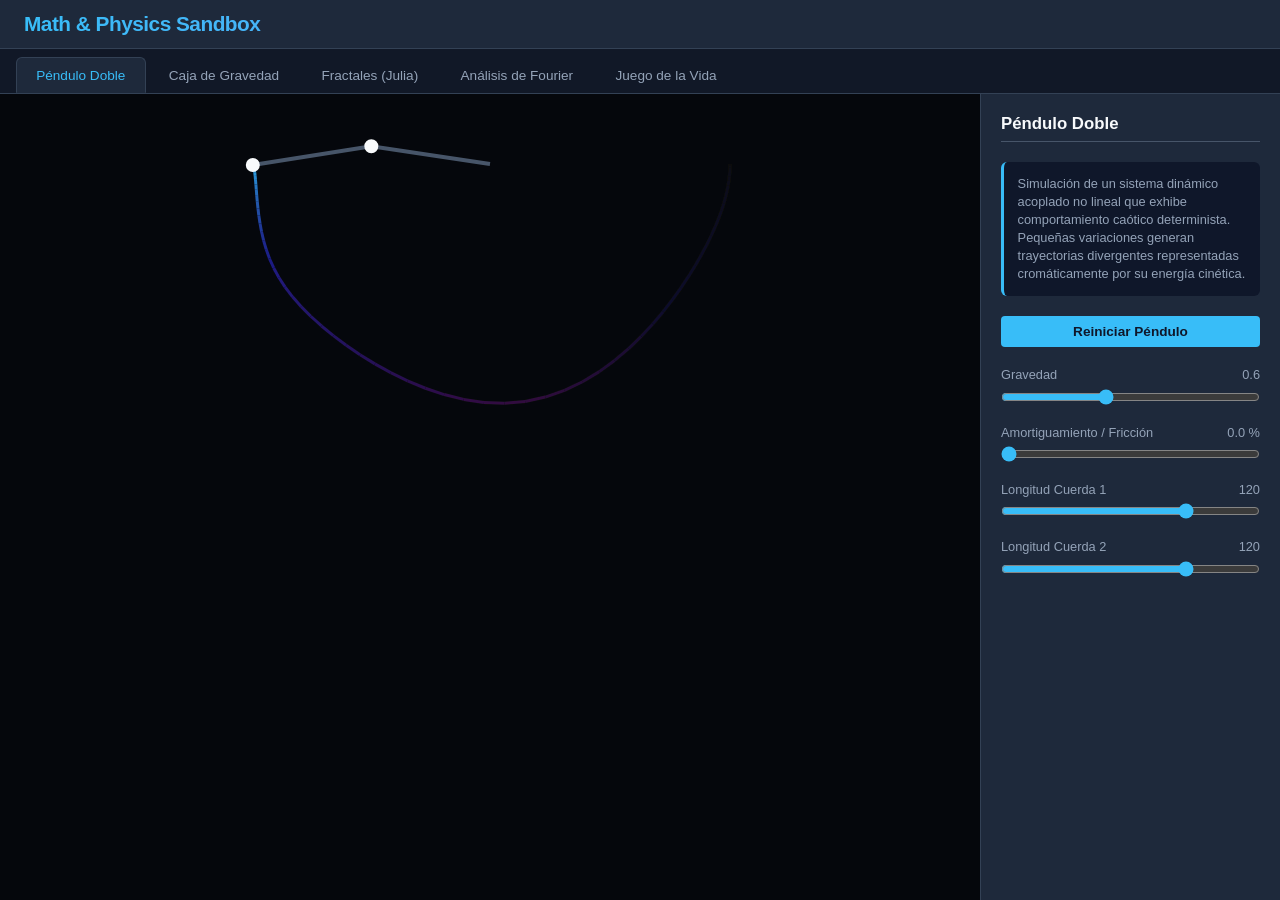
==== PhysioMath.html @ e52cab2d "Add files via upload" ====
<!DOCTYPE html>
<html lang="es">
<head>
    <meta charset="UTF-8">
    <meta name="viewport" content="width=device-width, initial-scale=1.0">
    <title>Math & Physics Sandbox - Perfect Equilibrium</title>
    <style>
        :root {
            --bg-primary: #0f172a;
            --bg-secondary: #1e293b;
            --accent: #38bdf8;
            --accent-hover: #7dd3fc;
            --text-main: #f8fafc;
            --text-muted: #94a3b8;
        }

        * {
            box-sizing: border-box;
            margin: 0;
            padding: 0;
            font-family: 'Segoe UI', Tahoma, Geneva, Verdana, sans-serif;
        }

        html, body {
            width: 100%;
            height: 100%;
            background-color: var(--bg-primary);
            color: var(--text-main);
            overflow: hidden;
        }

        body {
            display: flex;
            flex-direction: column;
        }

        header {
            background-color: var(--bg-secondary);
            padding: 0.75rem 1.5rem;
            border-bottom: 1px solid #334155;
            flex-shrink: 0;
        }

        h1 {
            font-size: 1.3rem;
            font-weight: 600;
            letter-spacing: -0.5px;
            background: linear-gradient(to right, #38bdf8, #818cf8);
            -webkit-background-clip: text;
            -webkit-text-fill-color: transparent;
        }

        .tabs-container {
            display: flex;
            background-color: #111827;
            padding: 0.5rem 1rem 0 1rem;
            border-bottom: 1px solid #334155;
            gap: 0.25rem;
            flex-shrink: 0;
        }

        .tab-btn {
            background: none;
            border: none;
            color: var(--text-muted);
            padding: 0.6rem 1.2rem;
            font-size: 0.85rem;
            font-weight: 500;
            cursor: pointer;
            border-radius: 6px 6px 0 0;
            transition: all 0.2s ease;
        }

        .tab-btn:hover {
            color: var(--text-main);
            background-color: rgba(255, 255, 255, 0.05);
        }

        .tab-btn.active {
            color: var(--accent);
            background-color: var(--bg-secondary);
            border: 1px solid #334155;
            border-bottom: 1px solid var(--bg-secondary);
            position: relative;
        }

        .main-content {
            flex: 1;
            display: flex;
            position: relative;
            min-height: 0;
        }

        .view-panel {
            display: none;
            width: 100%;
            height: 100%;
        }

        .view-panel.active {
            display: flex;
        }

        .canvas-container {
            flex: 1;
            position: relative;
            background-color: #05070c;
            overflow: hidden;
        }

        canvas {
            position: absolute;
            top: 0;
            left: 0;
            width: 100%;
            height: 100%;
            display: block;
        }

        .controls-sidebar {
            width: 300px;
            border-left: 1px solid #334155;
            padding: 1.25rem;
            display: flex;
            flex-direction: column;
            gap: 1.25rem;
            overflow-y: auto;
            background-color: #1e293b;
            flex-shrink: 0;
        }

        .controls-sidebar h3 {
            font-size: 1.05rem;
            color: var(--text-main);
            border-bottom: 1px solid #475569;
            padding-bottom: 0.4rem;
        }

        .control-group {
            display: flex;
            flex-direction: column;
            gap: 0.4rem;
        }

        .control-group label {
            font-size: 0.8rem;
            color: var(--text-muted);
            display: flex;
            justify-content: space-between;
        }

        .control-group input[type="range"] {
            width: 100%;
            accent-color: var(--accent);
            cursor: pointer;
        }

        .btn {
            background-color: var(--accent);
            color: #0f172a;
            border: none;
            padding: 0.5rem 1rem;
            font-weight: 600;
            font-size: 0.85rem;
            border-radius: 4px;
            cursor: pointer;
            transition: background 0.2s;
        }

        .btn:hover {
            background-color: var(--accent-hover);
        }

        .info-box {
            font-size: 0.8rem;
            line-height: 1.4;
            color: var(--text-muted);
            background-color: #0f172a;
            padding: 0.85rem;
            border-radius: 6px;
            border-left: 3px solid var(--accent);
        }
    </style>
</head>
<body>

    <header>
        <h1>Math & Physics Sandbox</h1>
    </header>

    <div class="tabs-container">
        <button class="tab-btn active" onclick="switchTab('pendulo')">Péndulo Doble</button>
        <button class="tab-btn" onclick="switchTab('colisiones')">Caja de Gravedad</button>
        <button class="tab-btn" onclick="switchTab('fractales')">Fractales (Julia)</button>
        <button class="tab-btn" onclick="switchTab('trigo')">Análisis de Fourier</button>
        <button class="tab-btn" onclick="switchTab('vida')">Juego de la Vida</button>
    </div>

    <div class="main-content">

        <!-- 1. PÉNDULO DOBLE -->
        <div id="panel-pendulo" class="view-panel active">
            <div class="canvas-container">
                <canvas id="canvas-pendulo"></canvas>
            </div>
            <div class="controls-sidebar">
                <h3>Péndulo Doble</h3>
                <p class="info-box">Simulación de un sistema dinámico acoplado no lineal que exhibe comportamiento caótico determinista. Pequeñas variaciones generan trayectorias divergentes representadas cromáticamente por su energía cinética.</p>
                <div class="control-group">
                    <button class="btn" onclick="initPendulo()">Reiniciar Péndulo</button>
                </div>
                <div class="control-group">
                    <label>Gravedad <span id="val-g-pen">0.6</span></label>
                    <input type="range" id="param-g-pen" min="0" max="15" step="1" value="6" oninput="updatePenduloParams()">
                </div>
                <div class="control-group">
                    <label>Amortiguamiento / Fricción <span id="val-f-pen">0.0 %</span></label>
                    <input type="range" id="param-f-pen" min="0" max="100" step="1" value="0" oninput="updatePenduloParams()">
                </div>
                <div class="control-group">
                    <label>Longitud Cuerda 1 <span id="val-l1">120</span></label>
                    <input type="range" id="param-l1" min="40" max="150" value="120" oninput="updatePenduloParams()">
                </div>
                <div class="control-group">
                    <label>Longitud Cuerda 2 <span id="val-l2">120</span></label>
                    <input type="range" id="param-l2" min="40" max="150" value="120" oninput="updatePenduloParams()">
                </div>
            </div>
        </div>

        <!-- 2. CAJA DE GRAVEDAD -->
        <div id="panel-colisiones" class="view-panel">
            <div class="canvas-container">
                <canvas id="canvas-colisiones"></canvas>
            </div>
            <div class="controls-sidebar">
                <h3>Caja de Gravedad</h3>
                <p class="info-box">Simulación cinemática macroscópica de partículas moleculares en un entorno cerrado. Ilustra la conservación del momento lineal y el intercambio energético elástico macro-celular tras colisiones directas.</p>
                <div class="control-group">
                    <label>Gravedad <span id="val-g">0</span></label>
                    <input type="range" id="param-g" min="0" max="20" step="1" value="0" oninput="updateColisionesParams()">
                </div>
                <div class="control-group">
                    <label>Viscosidad del Medio <span id="val-visc">0 %</span></label>
                    <input type="range" id="param-visc" min="0" max="100" step="1" value="0" oninput="updateColisionesParams()">
                </div>
                <button class="btn" onclick="resetParticles()">Esparcir Partículas</button>
            </div>
        </div>

        <!-- 3. FRACTALES -->
        <div id="panel-fractales" class="view-panel">
            <div class="canvas-container">
                <canvas id="canvas-fractales"></canvas>
            </div>
            <div class="controls-sidebar">
                <h3>Fractales (Julia)</h3>
                <p class="info-box">Representación en el plano complejo de la frontera geométrica de funciones polinómicas iterativas. Arrastra el lienzo para explorar las coordenadas o usa el scroll para profundizar infinito en sus patrones autorreferenciales.</p>
                <div class="control-group">
                    <label>Modificador Constante C</label>
                    <input type="range" id="param-julia" min="-100" max="100" value="0" oninput="renderJulia()">
                </div>
                <button class="btn" onclick="resetJuliaCamera()">Resetear Cámara</button>
            </div>
        </div>

        <!-- 4. TRIGONOMETRÍA / FOURIER -->
        <div id="panel-trigo" class="view-panel">
            <div class="canvas-container">
                <canvas id="canvas-trigo"></canvas>
            </div>
            <div class="controls-sidebar">
                <h3>Análisis de Fourier</h3>
                <p class="info-box">Demostración geométrica de las series armónicas de Fourier. Superpone múltiples funciones trigonométricas circulares puras (epiciclos) sobre un vector rotatorio fundamental para generar y modelar una señal de onda compleja.</p>
                <div class="control-group">
                    <label>Número de Armónicos <span id="val-harmonics">3</span></label>
                    <input type="range" id="param-harmonics" min="1" max="7" value="3" oninput="updateTrigoParams()">
                </div>
                <div class="control-group">
                    <label>Velocidad de Rotación <span id="val-w">2</span></label>
                    <input type="range" id="param-w" min="1" max="10" value="2" oninput="updateTrigoParams()">
                </div>
            </div>
        </div>

        <!-- 5. JUEGO DE LA VIDA -->
        <div id="panel-vida" class="view-panel">
            <div class="canvas-container">
                <canvas id="canvas-vida"></canvas>
            </div>
            <div class="controls-sidebar">
                <h3>Juego de la Vida</h3>
                <p class="info-box">Autómata celular gobernado por leyes de densidad de vecindad biológica. Si el ecosistema colapsa o se estabiliza de forma inerte, puedes hacer clic y arrastrar el ratón sobre el lienzo para sembrar nuevas agrupaciones de células vivas.</p>
                <div class="control-group" style="flex-direction: row; gap: 0.5rem;">
                    <button class="btn" id="btn-play-vida" onclick="toggleVida()" style="flex: 1;">Pausar</button>
                    <button class="btn" onclick="clearVida()" style="background-color: #475569; color: white; flex: 1;">Limpiar</button>
                </div>
                <div class="control-group">
                    <label>Velocidad de Evolución</label>
                    <input type="range" id="param-speed-vida" min="1" max="25" value="12">
                </div>
            </div>
        </div>

    </div>

    <script>
        let currentTab = 'pendulo';
        let animationFrameIds = {};
        const canvases = {
            pendulo: document.getElementById('canvas-pendulo'),
            colisiones: document.getElementById('canvas-colisiones'),
            fractales: document.getElementById('canvas-fractales'),
            trigo: document.getElementById('canvas-trigo'),
            vida: document.getElementById('canvas-vida')
        };

        const resizeObserver = new ResizeObserver(entries => {
            for (let entry of entries) {
                const canvas = entry.target.querySelector('canvas');
                if (canvas) {
                    canvas.width = entry.contentRect.width;
                    canvas.height = entry.contentRect.height;
                    
                    if (currentTab === 'pendulo' && pData) initPendulo();
                    if (currentTab === 'fractales') renderJulia();
                    if (currentTab === 'trigo') initTrigo();
                    if (currentTab === 'vida') syncVidaDimensions();
                }
            }
        });

        document.querySelectorAll('.canvas-container').forEach(container => {
            resizeObserver.observe(container);
        });

        function switchTab(tabId) {
            cancelAnimationFrame(animationFrameIds[currentTab]);
            document.querySelectorAll('.tab-btn').forEach(btn => btn.classList.remove('active'));
            if(event && event.target.classList) event.target.classList.add('active');

            document.querySelectorAll('.view-panel').forEach(panel => panel.classList.remove('active'));
            document.getElementById(`panel-${tabId}`).classList.add('active');

            currentTab = tabId;
            
            const activeContainer = document.querySelector(`#panel-${tabId} .canvas-container`);
            canvases[tabId].width = activeContainer.clientWidth;
            canvases[tabId].height = activeContainer.clientHeight;

            if(tabId === 'pendulo') initPendulo();
            if(tabId === 'colisiones') resetParticles();
            if(tabId === 'fractales') renderJulia();
            if(tabId === 'trigo') initTrigo();
            if(tabId === 'vida') initVida();
        }

        // --- 1. PÉNDULO DOBLE ---
        const ctxPen = canvases.pendulo.getContext('2d');
        let pData = null;

        function initPendulo() {
            const w = canvases.pendulo.width;
            const h = canvases.pendulo.height;
            pData = {
                r1: parseInt(document.getElementById('param-l1').value),
                r2: parseInt(document.getElementById('param-l2').value),
                m1: 20, m2: 20,
                a1: Math.PI / 2, a2: Math.PI / 2,
                a1_v: 0.0, a2_v: 0.0,
                g: parseInt(document.getElementById('param-g-pen').value) / 10,
                damping: 1 - (parseInt(document.getElementById('param-f-pen').value) / 2000), 
                cx: w / 2, cy: 70,
                trailCanvas: document.createElement('canvas')
            };
            pData.trailCanvas.width = w;
            pData.trailCanvas.height = h;
            pData.tCtx = pData.trailCanvas.getContext('2d');
            pData.tCtx.fillStyle = '#05070c';
            pData.tCtx.fillRect(0, 0, w, h);
            pData.lastX2 = null; pData.lastY2 = null;

            loopPendulo();
        }

        function updatePenduloParams() {
            if(!pData) return;
            pData.r1 = parseInt(document.getElementById('param-l1').value);
            pData.r2 = parseInt(document.getElementById('param-l2').value);
            pData.g = parseInt(document.getElementById('param-g-pen').value) / 10;
            let fVal = parseInt(document.getElementById('param-f-pen').value);
            pData.damping = 1 - (fVal / 2000); 
            document.getElementById('val-l1').innerText = pData.r1;
            document.getElementById('val-l2').innerText = pData.r2;
            document.getElementById('val-g-pen').innerText = pData.g.toFixed(1);
            document.getElementById('val-f-pen').innerText = `${fVal}.0 %`;
        }

        function loopPendulo() {
            if (currentTab !== 'pendulo') return;

            let num1 = -pData.g * (2 * pData.m1 + pData.m2) * Math.sin(pData.a1);
            let num2 = -pData.m2 * pData.g * Math.sin(pData.a1 - 2 * pData.a2);
            let num3 = -2 * Math.sin(pData.a1 - pData.a2) * pData.m2;
            let num4 = pData.a2_v * pData.a2_v * pData.r2 + pData.a1_v * pData.a1_v * pData.r1 * Math.cos(pData.a1 - pData.a2);
            let den = pData.r1 * (2 * pData.m1 + pData.m2 - pData.m2 * Math.cos(2 * pData.a1 - 2 * pData.a2));
            let a1_a = den === 0 ? 0 : (num1 + num2 + num3 * num4) / den;

            num1 = 2 * Math.sin(pData.a1 - pData.a2);
            num2 = (pData.a1_v * pData.a1_v * pData.r1 * (pData.m1 + pData.m2)) + pData.g * (pData.m1 + pData.m2) * Math.cos(pData.a1) + pData.a2_v * pData.a2_v * pData.r2 * pData.m2 * Math.cos(pData.a1 - pData.a2);
            den = pData.r2 * (2 * pData.m1 + pData.m2 - pData.m2 * Math.cos(2 * pData.a1 - 2 * pData.a2));
            let a2_a = den === 0 ? 0 : (num1 * num2) / den;

            pData.a1_v += a1_a; pData.a2_v += a2_a;
            pData.a1_v *= pData.damping;
            pData.a2_v *= pData.damping;
            pData.a1 += pData.a1_v; pData.a2 += pData.a2_v;

            let x1 = pData.cx + pData.r1 * Math.sin(pData.a1);
            let y1 = pData.cy + pData.r1 * Math.cos(pData.a1);
            let x2 = x1 + pData.r2 * Math.sin(pData.a2);
            let y2 = y1 + pData.r2 * Math.cos(pData.a2);

            let vel = Math.sqrt(pData.a2_v * pData.a2_v * pData.r2 * pData.r2 + pData.a1_v * pData.a1_v * pData.r1 * pData.r1);
            let normVel = Math.min(vel / 25, 1); 
            let hue = 190 + (normVel * 130);

            pData.tCtx.fillStyle = 'rgba(5, 7, 12, 0.04)';
            pData.tCtx.fillRect(0, 0, canvases.pendulo.width, canvases.pendulo.height);

            if (pData.lastX2 !== null) {
                pData.tCtx.strokeStyle = `hsl(${hue}, 100%, 60%)`;
                pData.tCtx.lineWidth = 3;
                pData.tCtx.beginPath();
                pData.tCtx.moveTo(pData.lastX2, pData.lastY2);
                pData.tCtx.lineTo(x2, y2);
                pData.tCtx.stroke();
            }
            pData.lastX2 = x2; pData.lastY2 = y2;

            ctxPen.drawImage(pData.trailCanvas, 0, 0);

            ctxPen.strokeStyle = '#475569';
            ctxPen.lineWidth = 4;
            ctxPen.beginPath();
            ctxPen.moveTo(pData.cx, pData.cy);
            ctxPen.lineTo(x1, y1);
            ctxPen.lineTo(x2, y2);
            ctxPen.stroke();

            ctxPen.fillStyle = '#f8fafc';
            ctxPen.beginPath();
            ctxPen.arc(x1, y1, 7, 0, 2*Math.PI);
            ctxPen.arc(x2, y2, 7, 0, 2*Math.PI);
            ctxPen.fill();

            animationFrameIds['pendulo'] = requestAnimationFrame(loopPendulo);
        }

        // --- 2. CAJA DE GRAVEDAD ---
        const ctxCol = canvases.colisiones.getContext('2d');
        let particles = [];
        let colParams = { g: 0, friction: 1 };

        function resetParticles() {
            particles = [];
            const w = canvases.colisiones.width || 600;
            const h = canvases.colisiones.height || 500;
            
            for(let i=0; i<30; i++) {
                let radius = Math.random() * 8 + 8;
                particles.push({
                    x: Math.random() * (w - radius * 4) + radius * 2,
                    y: Math.random() * (h - radius * 4) + radius * 2,
                    vx: (Math.random() - 0.5) * 5,
                    vy: (Math.random() - 0.5) * 5,
                    r: radius,
                    mass: radius * radius,
                    color: `hsl(${Math.random() * 40 + 190}, 90%, 65%)`
                });
            }
            updateColisionesParams();
            loopColisiones();
        }

        function updateColisionesParams() {
            colParams.g = parseInt(document.getElementById('param-g').value) / 45;
            let viscInput = parseInt(document.getElementById('param-visc').value);
            colParams.friction = 1 - (viscInput / 2500); 
            
            document.getElementById('val-g').innerText = parseInt(document.getElementById('param-g').value);
            document.getElementById('val-visc').innerText = `${viscInput} %`;
        }

        function resolveCollision(p1, p2) {
            const dx = p2.x - p1.x;
            const dy = p2.y - p1.y;
            const dist = Math.sqrt(dx * dx + dy * dy);
            if (dist === 0) return;

            const nx = dx / dist;
            const ny = dy / dist;

            const kx = p1.vx - p2.vx;
            const ky = p1.vy - p2.vy;
            const p = 2 * (nx * kx + ny * ky) / (p1.mass + p2.mass);

            if ((nx * kx + ny * ky) > 0) { 
                p1.vx -= p * p2.mass * nx;
                p1.vy -= p * p2.mass * ny;
                p2.vx += p * p1.mass * nx;
                p2.vy += p * p1.mass * ny;
            }
        }

        function loopColisiones() {
            if (currentTab !== 'colisiones') return;
            const w = canvases.colisiones.width;
            const h = canvases.colisiones.height;

            ctxCol.fillStyle = '#05070c';
            ctxCol.fillRect(0,0,w,h);

            particles.forEach(p => {
                p.vy += colParams.g;
                p.vx *= colParams.friction;
                p.vy *= colParams.friction;
                p.x += p.vx; p.y += p.vy;

                if(p.x - p.r < 0) { p.x = p.r; p.vx = Math.abs(p.vx); }
                if(p.x + p.r > w) { p.x = w - p.r; p.vx = -Math.abs(p.vx); }
                if(p.y - p.r < 0) { p.y = p.r; p.vy = Math.abs(p.vy); }
                if(p.y + p.r > h) { p.y = h - p.r; p.vy = -Math.abs(p.vy) * 0.85; if(Math.abs(p.vy) < 0.08) p.vy = 0; }
            });

            for (let i = 0; i < particles.length; i++) {
                for (let j = i + 1; j < particles.length; j++) {
                    let pi = particles[i]; let pj = particles[j];
                    let dx = pj.x - pi.x;
                    let dy = pj.y - pi.y;
                    let dist = Math.sqrt(dx*dx + dy*dy);
                    let minDist = pi.r + pj.r;

                    if (dist < minDist) {
                        let overlap = minDist - dist;
                        let nx = dx / (dist || 1); 
                        let ny = dy / (dist || 1);
                        pi.x -= nx * overlap * 0.5; pi.y -= ny * overlap * 0.5;
                        pj.x += nx * overlap * 0.5; pj.y += ny * overlap * 0.5;

                        resolveCollision(pi, pj);
                    }
                }
            }

            particles.forEach(p => {
                ctxCol.fillStyle = p.color;
                ctxCol.beginPath();
                ctxCol.arc(p.x, p.y, p.r, 0, 2*Math.PI);
                ctxCol.fill();
            });

            animationFrameIds['colisiones'] = requestAnimationFrame(loopColisiones);
        }

        // --- 3. FRACTAL DE JULIA CON RESET DE DESLIZADOR COMPLETADO ---
        const ctxFrac = canvases.fractales.getContext('2d');
        let juliaCam = { x: 0, y: 0, zoom: 1, isDragging: false, lastMouseX: 0, lastMouseY: 0 };

        function resetJuliaCamera() {
            // Reestablecer cámara matemática
            juliaCam.x = 0; 
            juliaCam.y = 0; 
            juliaCam.zoom = 1;
            
            // Reestablecer físicamente el deslizador de la constante C al 50% de su recorrido (valor 0)
            document.getElementById('param-julia').value = 0;

            ctxFrac.clearRect(0, 0, canvases.fractales.width, canvases.fractales.height);
            renderJulia(); 
        }

        canvases.fractales.addEventListener('mousedown', (e) => {
            juliaCam.isDragging = true;
            juliaCam.lastMouseX = e.clientX;
            juliaCam.lastMouseY = e.clientY;
        });

        canvases.fractales.addEventListener('mousemove', (e) => {
            if (!juliaCam.isDragging) return;
            let dx = e.clientX - juliaCam.lastMouseX;
            let dy = e.clientY - juliaCam.lastMouseY;
            
            let w = canvases.fractales.width;
            let h = canvases.fractales.height;
            let factor = Math.min(w, h) * 0.4 * juliaCam.zoom;

            juliaCam.x -= (dx * 1.5) / factor;
            juliaCam.y -= (dy * 1.5) / factor;

            juliaCam.lastMouseX = e.clientX;
            juliaCam.lastMouseY = e.clientY;
            renderJulia();
        });

        window.addEventListener('mouseup', () => juliaCam.isDragging = false);

        canvases.fractales.addEventListener('wheel', (e) => {
            e.preventDefault();
            const rect = canvases.fractales.getBoundingClientRect();
            let mouseX = e.clientX - rect.left;
            let mouseY = e.clientY - rect.top;

            let w = canvases.fractales.width;
            let h = canvases.fractales.height;
            let scaleFactor = Math.min(w, h) * 0.4;

            let cxBefore = 1.5 * (mouseX - w / 2) / (scaleFactor * juliaCam.zoom) + juliaCam.x;
            let cyBefore = 1.5 * (mouseY - h / 2) / (scaleFactor * juliaCam.zoom) + juliaCam.y;

            if (e.deltaY < 0) juliaCam.zoom *= 1.25;
            else juliaCam.zoom /= 1.25;
            if(juliaCam.zoom < 0.2) juliaCam.zoom = 0.2;

            juliaCam.x = cxBefore - 1.5 * (mouseX - w / 2) / (scaleFactor * juliaCam.zoom);
            juliaCam.y = cyBefore - 1.5 * (mouseY - h / 2) / (scaleFactor * juliaCam.zoom);

            renderJulia();
        }, { passive: false });

        function renderJulia() {
            if (currentTab !== 'fractales') return;
            let slideVal = parseInt(document.getElementById('param-julia').value) / 100;
            let cx = -0.7 + (slideVal * 0.08); 
            let cy = 0.27015; 
            
            let w = canvases.fractales.width; 
            let h = canvases.fractales.height;
            if(w === 0 || h === 0) return;
            
            let imgData = ctxFrac.createImageData(w, h);
            let maxIter = 40;
            let baseScale = Math.min(w, h) * 0.4 * juliaCam.zoom;

            for (let x = 0; x < w; x++) {
                for (let y = 0; y < h; y++) {
                    let zx = 1.5 * (x - w / 2) / baseScale + juliaCam.x;
                    let zy = 1.5 * (y - h / 2) / baseScale + juliaCam.y;
                    let i = maxIter;
                    
                    while (zx * zx + zy * zy < 4 && i > 0) {
                        let tmp = zx * zx - zy * zy + cx;
                        zy = 2.0 * zx * zy + cy;
                        zx = tmp;
                        i--;
                    }

                    let pix = (x + y * w) * 4;
                    if (i === 0) {
                        imgData.data[pix] = 5; imgData.data[pix + 1] = 8; imgData.data[pix + 2] = 18;
                    } else {
                        imgData.data[pix] = (i * 7) % 255;
                        imgData.data[pix + 1] = (i * 3) % 110 + 40;
                        imgData.data[pix + 2] = (i * 18) % 220 + 35;
                    }
                    imgData.data[pix + 3] = 255;
                }
            }
            ctxFrac.putImageData(imgData, 0, 0);
        }

        // --- 4. SINTETIZADOR DE FOURIER ---
        const ctxTri = canvases.trigo.getContext('2d');
        let fourierState = { t: 0, speed: 0.004, harmonics: 3, history: [] };

        function initTrigo() {
            fourierState.history = [];
            updateTrigoParams();
            loopTrigo();
        }

        function updateTrigoParams() {
            fourierState.speed = parseInt(document.getElementById('param-w').value) / 500;
            fourierState.harmonics = parseInt(document.getElementById('param-harmonics').value);
            document.getElementById('val-w').innerText = (fourierState.speed * 500).toFixed(0);
            document.getElementById('val-harmonics').innerText = fourierState.harmonics;
        }

        function loopTrigo() {
            if (currentTab !== 'trigo') return;
            const w = canvases.trigo.width;
            const h = canvases.trigo.height;

            ctxTri.fillStyle = '#05070c';
            ctxTri.fillRect(0,0,w,h);

            let originX = w * 0.25; 
            let originY = h / 2;
            let baseRadius = Math.min(w, h) * 0.16;

            fourierState.t += fourierState.speed;

            let x = originX;
            let y = originY;

            for (let i = 0; i < fourierState.harmonics; i++) {
                let prevX = x;
                let prevY = y;
                
                let n = i * 2 + 1; 
                let radius = baseRadius * (4 / (n * Math.PI));

                x += radius * Math.cos(n * fourierState.t);
                y += radius * Math.sin(n * fourierState.t);

                ctxTri.strokeStyle = i === 0 ? '#334155' : 'rgba(56, 189, 248, 0.15)';
                ctxTri.lineWidth = 1;
                ctxTri.beginPath();
                ctxTri.arc(prevX, prevY, radius, 0, 2 * Math.PI);
                ctxTri.stroke();

                ctxTri.strokeStyle = 'rgba(255, 255, 255, 0.4)';
                ctxTri.beginPath();
                ctxTri.moveTo(prevX, prevY);
                ctxTri.lineTo(x, y);
                ctxTri.stroke();
            }

            fourierState.history.unshift(y);
            let graphStartX = originX + baseRadius + 110;
            if (fourierState.history.length > (w - graphStartX)) fourierState.history.pop();

            ctxTri.strokeStyle = '#64748b';
            ctxTri.setLineDash([3, 4]);
            ctxTri.beginPath();
            ctxTri.moveTo(x, y);
            ctxTri.lineTo(graphStartX, y);
            ctxTri.stroke();
            ctxTri.setLineDash([]);

            ctxTri.strokeStyle = '#38bdf8';
            ctxTri.lineWidth = 3;
            ctxTri.beginPath();
            for (let i = 0; i < fourierState.history.length; i++) {
                ctxTri.lineTo(graphStartX + i, fourierState.history[i]);
            }
            ctxTri.stroke();

            animationFrameIds['trigo'] = requestAnimationFrame(loopTrigo);
        }

        // --- 5. JUEGO DE LA VIDA ---
        const ctxVid = canvases.vida.getContext('2d');
        let res = 15; let cols = 0, rows = 0;
        let grid = [];
        let isRunningVida = true; let isDrawingVida = false;

        function initVida() {
            syncVidaDimensions();
            grid = Array.from({length: cols}, () => Array.from({length: rows}, () => Math.random() > 0.85 ? 1 : 0));
            loopVida();
        }

        function syncVidaDimensions() {
            const w = canvases.vida.width; const h = canvases.vida.height;
            if(w === 0 || h === 0) return;
            const targetCols = Math.floor(w / res); const targetRows = Math.floor(h / res);
            if (targetCols !== cols || targetRows !== rows) {
                cols = targetCols; rows = targetRows;
                grid = Array.from({length: cols}, () => Array.from({length: rows}, () => 0));
            }
        }

        function toggleVida() {
            isRunningVida = !isRunningVida;
            document.getElementById('btn-play-vida').innerText = isRunningVida ? 'Pausar' : 'Reanudar';
        }

        function clearVida() {
            grid = Array.from({length: cols}, () => Array.from({length: rows}, () => 0));
        }

        function injectLife(e) {
            const rect = canvases.vida.getBoundingClientRect();
            let mx = Math.floor((e.clientX - rect.left) / res);
            let my = Math.floor((e.clientY - rect.top) / res);
            if (mx >= 0 && mx < cols && my >= 0 && my < rows) {
                grid[mx][my] = 1;
            }
        }

        canvases.vida.addEventListener('mousedown', (e) => { 
            isDrawingVida = true; 
            injectLife(e); 
        });
        
        canvases.vida.addEventListener('mousemove', (e) => {
            if(isDrawingVida) injectLife(e);
        });
        
        window.addEventListener('mouseup', () => isDrawingVida = false);

        let lastUpdateTime = 0;
        function loopVida(timestamp) {
            if (currentTab !== 'vida') return;
            let speedInput = parseInt(document.getElementById('param-speed-vida').value);
            let targetInterval = 1000 / speedInput; 
            
            ctxVid.fillStyle = '#05070c';
            ctxVid.fillRect(0,0,canvases.vida.width,canvases.vida.height);

            for(let x=0; x<cols; x++) {
                for(let y=0; y<rows; y++) {
                    if(grid[x] && grid[x][y] === 1) {
                        ctxVid.fillStyle = '#38bdf8';
                        ctxVid.fillRect(x*res, y*res, res-1, res-1);
                    }
                }
            }

            if(isRunningVida && timestamp - lastUpdateTime > targetInterval) {
                let nextGrid = Array.from({length: cols}, () => Array.from({length: rows}, () => 0));
                for(let x=0; x<cols; x++) {
                    for(let y=0; y<rows; y++) {
                        let neighbors = 0;
                        for(let i=-1; i<2; i++) {
                            for(let j=-1; j<2; j++) {
                                if(i===0 && j===0) continue;
                                let nx = (x + i + cols) % cols;
                                let ny = (y + j + rows) % rows;
                                if (grid[nx]) neighbors += grid[nx][ny] || 0;
                            }
                        }
                        let currentStatus = (grid[x]) ? grid[x][y] : 0;
                        if(currentStatus === 1 && (neighbors === 2 || neighbors === 3)) nextGrid[x][y] = 1;
                        else if(currentStatus === 0 && neighbors === 3) nextGrid[x][y] = 1;
                    }
                }
                grid = nextGrid;
                lastUpdateTime = timestamp;
            }
            animationFrameIds['vida'] = requestAnimationFrame(loopVida);
        }

        window.onload = () => { 
            const container = document.querySelector('.canvas-container');
            canvases.pendulo.width = container.clientWidth;
            canvases.pendulo.height = container.clientHeight;
            initPendulo(); 
        };
    </script>
</body>
</html>
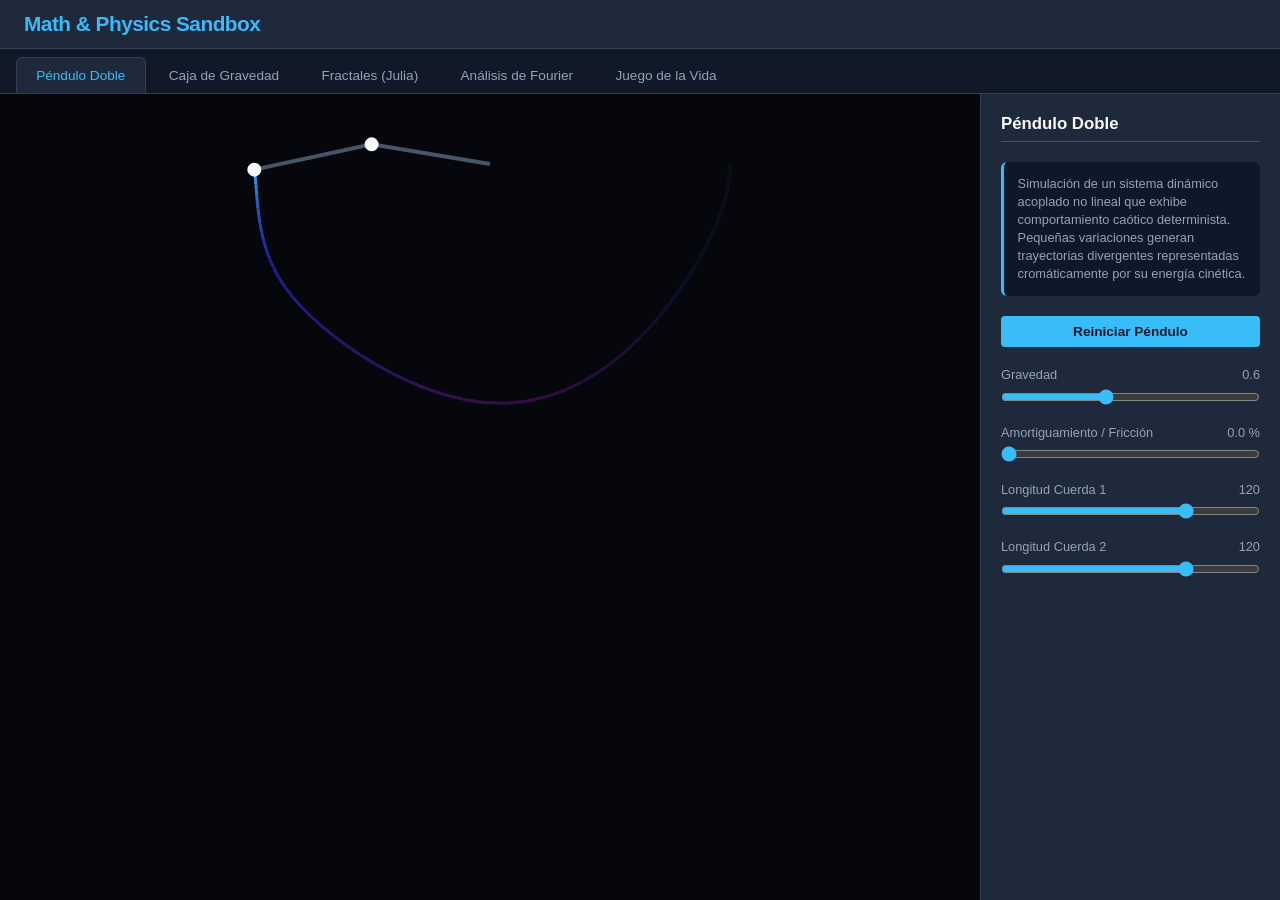
==== commit 22ef0992: "Update camera reset button Now, it doesn't change the C constant in the fractal section anymore when" ====
--- a/PhysioMath.html
+++ b/PhysioMath.html
@@ -198,7 +198,6 @@
 
     <div class="main-content">
 
-        <!-- 1. PÉNDULO DOBLE -->
         <div id="panel-pendulo" class="view-panel active">
             <div class="canvas-container">
                 <canvas id="canvas-pendulo"></canvas>
@@ -228,7 +227,6 @@
             </div>
         </div>
 
-        <!-- 2. CAJA DE GRAVEDAD -->
         <div id="panel-colisiones" class="view-panel">
             <div class="canvas-container">
                 <canvas id="canvas-colisiones"></canvas>
@@ -248,7 +246,6 @@
             </div>
         </div>
 
-        <!-- 3. FRACTALES -->
         <div id="panel-fractales" class="view-panel">
             <div class="canvas-container">
                 <canvas id="canvas-fractales"></canvas>
@@ -264,7 +261,6 @@
             </div>
         </div>
 
-        <!-- 4. TRIGONOMETRÍA / FOURIER -->
         <div id="panel-trigo" class="view-panel">
             <div class="canvas-container">
                 <canvas id="canvas-trigo"></canvas>
@@ -283,7 +279,6 @@
             </div>
         </div>
 
-        <!-- 5. JUEGO DE LA VIDA -->
         <div id="panel-vida" class="view-panel">
             <div class="canvas-container">
                 <canvas id="canvas-vida"></canvas>
@@ -563,19 +558,17 @@
             animationFrameIds['colisiones'] = requestAnimationFrame(loopColisiones);
         }
 
-        // --- 3. FRACTAL DE JULIA CON RESET DE DESLIZADOR COMPLETADO ---
+        // --- 3. FRACTAL DE JULIA (SOLO RESETEA COORDENADAS Y ZOOM) ---
         const ctxFrac = canvases.fractales.getContext('2d');
         let juliaCam = { x: 0, y: 0, zoom: 1, isDragging: false, lastMouseX: 0, lastMouseY: 0 };
 
         function resetJuliaCamera() {
-            // Reestablecer cámara matemática
+            // Reestablecer únicamente la cámara física (posición y zoom)
             juliaCam.x = 0; 
             juliaCam.y = 0; 
             juliaCam.zoom = 1;
             
-            // Reestablecer físicamente el deslizador de la constante C al 50% de su recorrido (valor 0)
-            document.getElementById('param-julia').value = 0;
-
+            // NO se toca el valor del slider de la constante C para mantener la configuración del usuario
             ctxFrac.clearRect(0, 0, canvases.fractales.width, canvases.fractales.height);
             renderJulia(); 
         }
@@ -850,4 +843,4 @@
         };
     </script>
 </body>
-</html>+</html>
